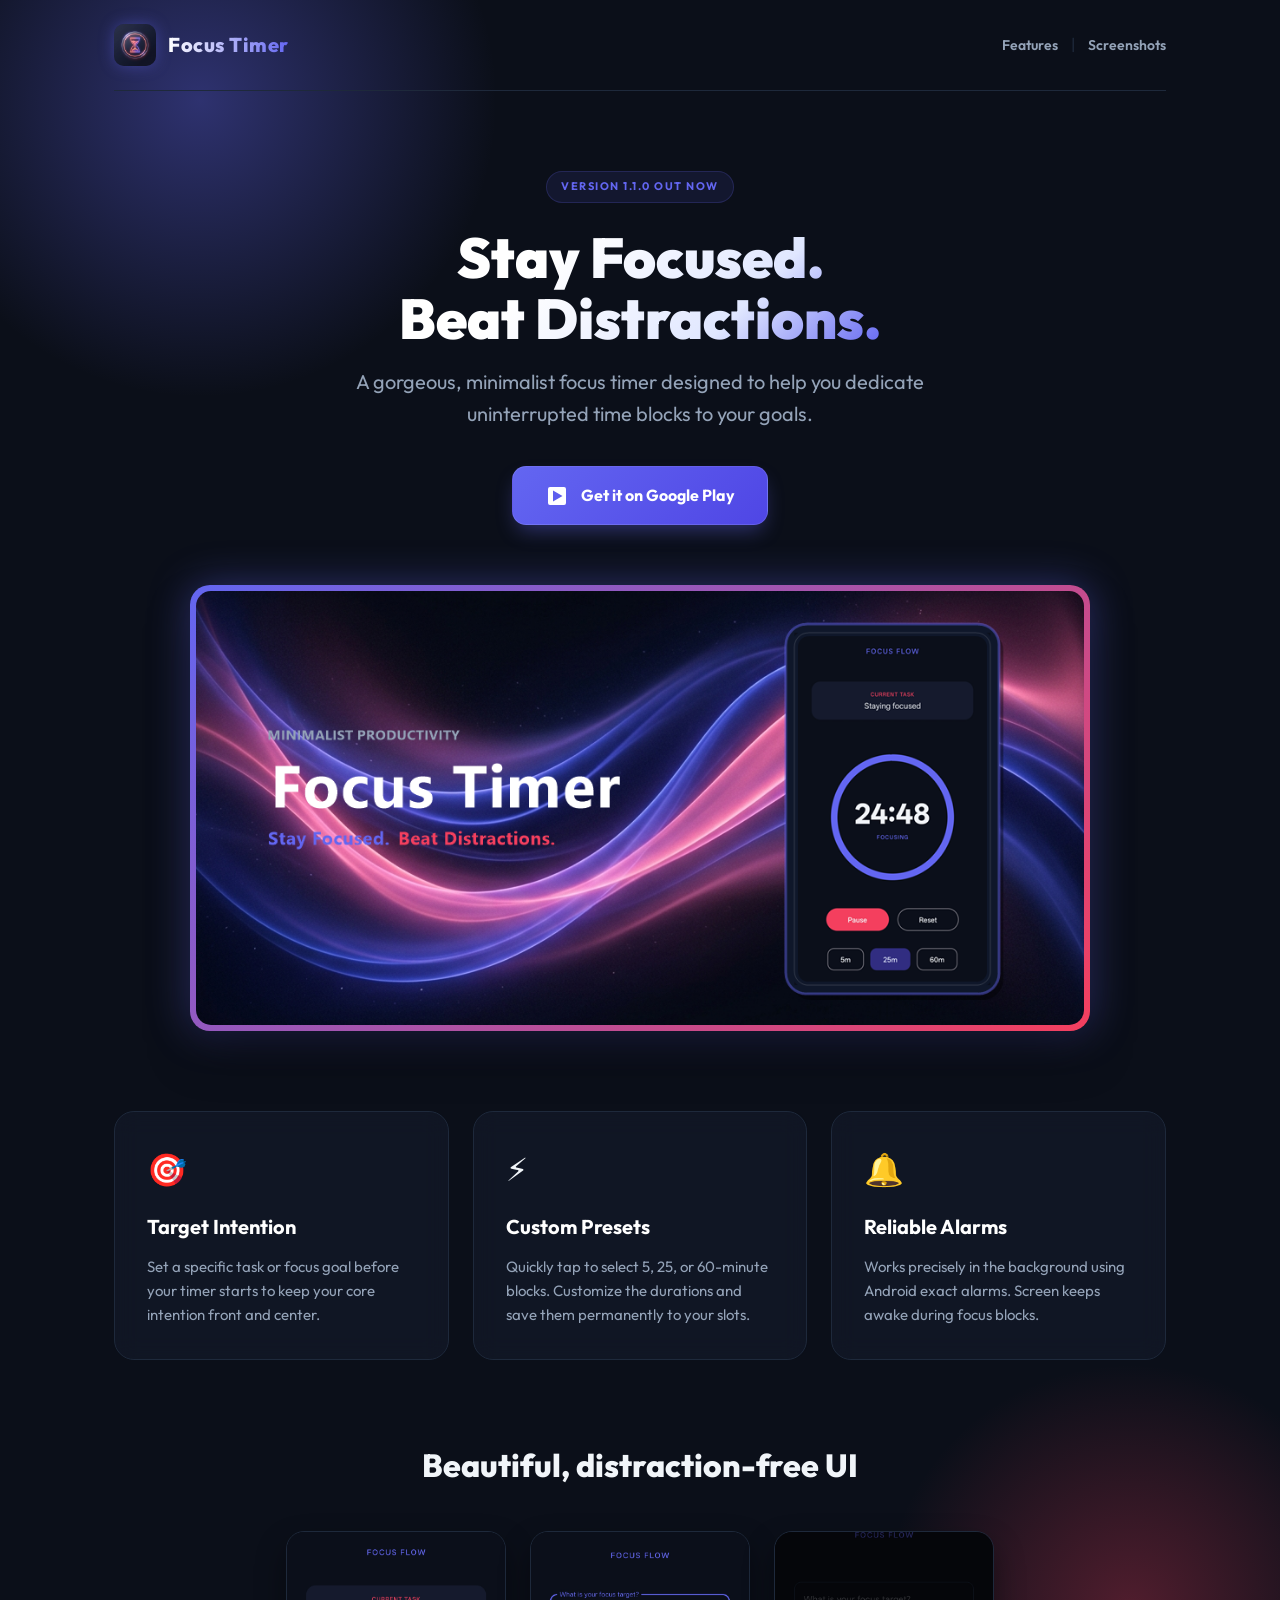
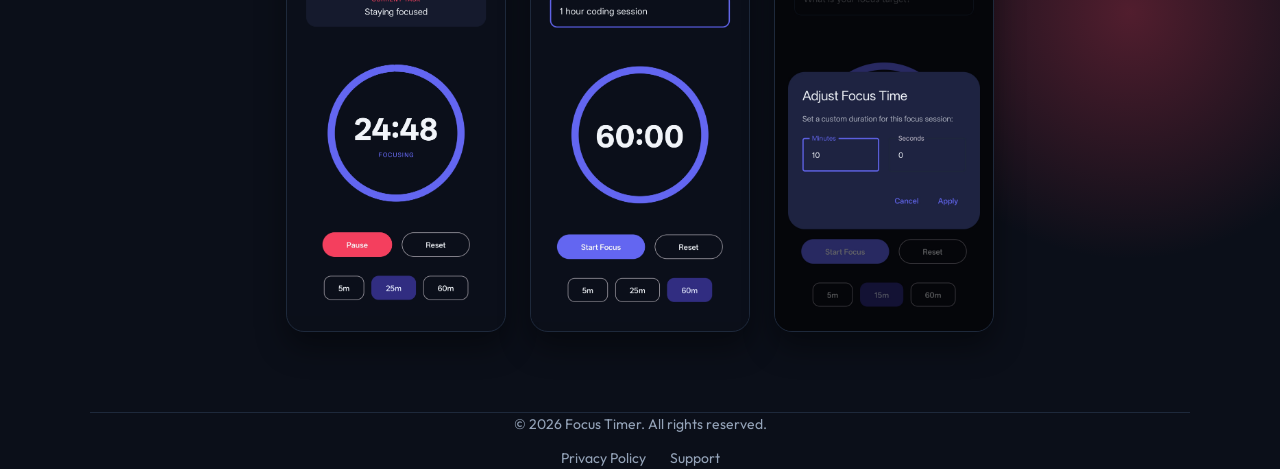
==== index.html @ f78f8b81 "feat: add landing page, styling, screenshots, and privacy policy" ====
<!DOCTYPE html>
<html lang="en">
<head>
    <meta charset="UTF-8">
    <meta name="viewport" content="width=device-width, initial-scale=1.0">
    <title>Focus Timer — Stay Focused & Beat Distractions</title>
    <meta name="description" content="Focus Timer is a minimalist productivity app designed to help you study, code, and work without distractions. Customize presets and track targets.">
    <link rel="icon" type="image/png" href="./assets/ic_launcher.png">
    
    <!-- Google Fonts -->
    <link rel="preconnect" href="https://fonts.googleapis.com">
    <link rel="preconnect" href="https://fonts.gstatic.com" crossorigin>
    <link href="https://fonts.googleapis.com/css2?family=Outfit:wght@400;600;700;900&family=Inter:wght@400;600;700&display=swap" rel="stylesheet">
    
    <!-- Stylesheet -->
    <link rel="stylesheet" href="./style.css">
</head>
<body>

    <!-- Navigation -->
    <div class="container">
        <nav id="nav">
            <div class="logo-container">
                <img src="./assets/ic_launcher.png" alt="Focus Timer Logo" class="logo-img">
                <span class="logo-text">Focus Timer</span>
            </div>
            <div class="nav-links">
                <a href="#features">Features</a>
                <span style="color: var(--border-color); margin: 0 10px;">|</span>
                <a href="#gallery">Screenshots</a>
            </div>
        </nav>
    </div>

    <!-- Hero Section -->
    <section class="container hero">
        <div class="badge">Version 1.1.0 out now</div>
        <h1>Stay Focused.<br>Beat Distractions.</h1>
        <p class="tagline">A gorgeous, minimalist focus timer designed to help you dedicate uninterrupted time blocks to your goals.</p>
        
        <!-- Google Play download CTA button -->
        <a href="https://play.google.com/store" target="_blank" class="cta-button">
            <!-- Simple inline SVG representing Google Play icon -->
            <svg class="cta-icon" viewBox="0 0 24 24" fill="currentColor">
                <path d="M5,3H19A2,2 0 0,1 21,5V19A2,2 0 0,1 19,21H5A2,2 0 0,1 3,19V5A2,2 0 0,1 5,3M17.5,12L8,6.5V17.5L17.5,12Z" />
            </svg>
            <span>Get it on Google Play</span>
        </a>
    </section>

    <!-- Showcase Graphic -->
    <section class="container" style="margin-bottom: 80px;">
        <div class="showcase-wrapper">
            <img src="./assets/feature_graphic.png" alt="Focus Timer Feature Graphic" class="showcase-img">
        </div>
    </section>

    <!-- Features -->
    <section id="features" class="container">
        <div class="features-grid">
            <!-- Card 1 -->
            <div class="feature-card">
                <span class="feature-icon">🎯</span>
                <h3>Target Intention</h3>
                <p>Set a specific task or focus goal before your timer starts to keep your core intention front and center.</p>
            </div>
            <!-- Card 2 -->
            <div class="feature-card">
                <span class="feature-icon">⚡</span>
                <h3>Custom Presets</h3>
                <p>Quickly tap to select 5, 25, or 60-minute blocks. Customize the durations and save them permanently to your slots.</p>
            </div>
            <!-- Card 3 -->
            <div class="feature-card">
                <span class="feature-icon">🔔</span>
                <h3>Reliable Alarms</h3>
                <p>Works precisely in the background using Android exact alarms. Screen keeps awake during focus blocks.</p>
            </div>
        </div>
    </section>

    <!-- Gallery / Screenshots -->
    <section id="gallery" class="container gallery-section">
        <h2>Beautiful, distraction-free UI</h2>
        <div class="screenshots-row">
            <div class="screenshot-container">
                <img src="./assets/screenshot1.jpg" alt="Focus Timer Screenshot 1" class="screenshot-img">
            </div>
            <div class="screenshot-container">
                <img src="./assets/screenshot2.jpg" alt="Focus Timer Screenshot 2" class="screenshot-img">
            </div>
            <div class="screenshot-container">
                <img src="./assets/screenshot3.jpg" alt="Focus Timer Screenshot 3" class="screenshot-img">
            </div>
        </div>
    </section>

    <!-- Footer -->
    <footer class="container">
        <p>&copy; 2026 Focus Timer. All rights reserved.</p>
        <div class="footer-links">
            <a href="./privacy.html">Privacy Policy</a>
            <a href="mailto:support@example.com">Support</a>
        </div>
    </footer>

</body>
</html>
---- style.css ----
/* Curated premium color palette matching Focus Timer app */
:root {
    --bg-dark: #0B0F19;
    --bg-card: #151B2C;
    --primary: #6366F1; /* Indigo 500 */
    --primary-glow: rgba(99, 102, 241, 0.4);
    --secondary: #F43F5E; /* Rose 500 */
    --secondary-glow: rgba(244, 63, 94, 0.3);
    --text-main: #F1F5F9;
    --text-muted: #94A3B8;
    --border-color: #1E293B;
    --font-sans: 'Outfit', 'Inter', system-ui, -apple-system, sans-serif;
}

* {
    box-sizing: border-box;
    margin: 0;
    padding: 0;
}

body {
    background-color: var(--bg-dark);
    color: var(--text-main);
    font-family: var(--font-sans);
    line-height: 1.6;
    overflow-x: hidden;
    position: relative;
}

/* Background ambient glows */
body::before {
    content: '';
    position: absolute;
    width: 600px;
    height: 600px;
    background: radial-gradient(circle, var(--primary-glow) 0%, rgba(11,15,25,0) 70%);
    top: -200px;
    left: -100px;
    z-index: -1;
    pointer-events: none;
}

body::after {
    content: '';
    position: absolute;
    width: 500px;
    height: 500px;
    background: radial-gradient(circle, var(--secondary-glow) 0%, rgba(11,15,25,0) 70%);
    bottom: 10%;
    right: -100px;
    z-index: -1;
    pointer-events: none;
}

/* Container */
.container {
    max-width: 1100px;
    margin: 0 auto;
    padding: 0 24px;
}

/* Navigation */
nav {
    display: flex;
    justify-content: space-between;
    align-items: center;
    padding: 24px 0;
    border-bottom: 1px solid var(--border-color);
}

.logo-container {
    display: flex;
    align-items: center;
    gap: 12px;
}

.logo-img {
    width: 42px;
    height: 42px;
    border-radius: 10px;
    box-shadow: 0 0 15px var(--primary-glow);
}

.logo-text {
    font-size: 20px;
    font-weight: 800;
    letter-spacing: 0.5px;
    background: linear-gradient(to right, #fff, var(--primary));
    -webkit-background-clip: text;
    -webkit-text-fill-color: transparent;
}

.nav-links a {
    color: var(--text-muted);
    text-decoration: none;
    font-size: 14px;
    font-weight: 600;
    transition: color 0.3s ease;
}

.nav-links a:hover {
    color: var(--primary);
}

/* Hero Section */
.hero {
    display: flex;
    flex-direction: column;
    align-items: center;
    text-align: center;
    padding: 80px 0 60px 0;
}

.badge {
    background: rgba(99, 102, 241, 0.1);
    color: var(--primary);
    border: 1px solid rgba(99, 102, 241, 0.2);
    padding: 6px 14px;
    border-radius: 30px;
    font-size: 11px;
    font-weight: 700;
    letter-spacing: 1.5px;
    text-transform: uppercase;
    margin-bottom: 24px;
    display: inline-block;
    animation: pulse 2s infinite;
}

h1 {
    font-size: 56px;
    font-weight: 900;
    line-height: 1.1;
    margin-bottom: 16px;
    background: linear-gradient(135deg, #FFF 30%, #E0E7FF 70%, var(--primary) 100%);
    -webkit-background-clip: text;
    -webkit-text-fill-color: transparent;
}

.tagline {
    font-size: 20px;
    color: var(--text-muted);
    max-width: 600px;
    margin-bottom: 36px;
    font-weight: 400;
}

/* Feature Graphic Showcase */
.showcase-wrapper {
    width: 100%;
    max-width: 900px;
    margin: 0 auto 80px auto;
    border-radius: 20px;
    padding: 6px;
    background: linear-gradient(135deg, var(--primary), var(--secondary));
    box-shadow: 0 25px 50px -12px rgba(0, 0, 0, 0.5), 0 0 40px var(--primary-glow);
    transition: transform 0.5s ease;
}

.showcase-wrapper:hover {
    transform: scale(1.01);
}

.showcase-img {
    width: 100%;
    display: block;
    border-radius: 15px;
    background-color: var(--bg-dark);
}

/* Download Button */
.cta-button {
    display: inline-flex;
    align-items: center;
    gap: 12px;
    background: linear-gradient(135deg, var(--primary) 0%, #4F46E5 100%);
    color: #fff;
    padding: 16px 32px;
    border-radius: 14px;
    font-size: 16px;
    font-weight: 700;
    text-decoration: none;
    box-shadow: 0 10px 20px -5px rgba(99, 102, 241, 0.4);
    transition: all 0.3s ease;
    border: 1px solid rgba(255, 255, 255, 0.1);
}

.cta-button:hover {
    transform: translateY(-3px);
    box-shadow: 0 15px 25px -5px rgba(99, 102, 241, 0.6), 0 0 15px var(--primary-glow);
}

.cta-icon {
    width: 24px;
    height: 24px;
}

/* Features Grid */
.features-grid {
    display: grid;
    grid-template-columns: repeat(auto-fit, minmax(300px, 1fr));
    gap: 24px;
    margin-bottom: 80px;
}

.feature-card {
    background: rgba(21, 27, 44, 0.6);
    border: 1px solid var(--border-color);
    padding: 32px;
    border-radius: 20px;
    backdrop-filter: blur(12px);
    transition: all 0.3s ease;
}

.feature-card:hover {
    border-color: rgba(99, 102, 241, 0.4);
    transform: translateY(-5px);
    background: rgba(21, 27, 44, 0.8);
    box-shadow: 0 10px 30px rgba(0, 0, 0, 0.3);
}

.feature-icon {
    font-size: 32px;
    margin-bottom: 16px;
    display: block;
}

.feature-card h3 {
    font-size: 20px;
    font-weight: 700;
    margin-bottom: 12px;
    color: #fff;
}

.feature-card p {
    color: var(--text-muted);
    font-size: 15px;
}

/* Screenshots Gallery */
.gallery-section {
    text-align: center;
    margin-bottom: 80px;
}

.gallery-section h2 {
    font-size: 32px;
    font-weight: 800;
    margin-bottom: 40px;
}

.screenshots-row {
    display: flex;
    justify-content: center;
    gap: 24px;
    flex-wrap: wrap;
}

.screenshot-container {
    width: 220px;
    border-radius: 18px;
    overflow: hidden;
    border: 1px solid var(--border-color);
    box-shadow: 0 15px 30px rgba(0, 0, 0, 0.4);
    transition: all 0.3s cubic-bezier(0.165, 0.84, 0.44, 1);
}

.screenshot-container:hover {
    transform: scale(1.05) translateY(-5px);
    border-color: var(--primary);
    box-shadow: 0 20px 40px rgba(99, 102, 241, 0.3);
}

.screenshot-img {
    width: 100%;
    display: block;
}

/* Footer */
footer {
    border-top: 1px solid var(--border-color);
    padding: 40px 0;
    text-align: center;
    color: var(--text-muted);
    font-size: 14px;
}

.footer-links {
    margin-top: 12px;
    display: flex;
    justify-content: center;
    gap: 24px;
}

.footer-links a {
    color: var(--text-muted);
    text-decoration: none;
    transition: color 0.3s ease;
}

.footer-links a:hover {
    color: var(--primary);
}

/* Animations */
@keyframes pulse {
    0% {
        transform: scale(1);
        opacity: 1;
    }
    50% {
        transform: scale(1.02);
        opacity: 0.9;
    }
    100% {
        transform: scale(1);
        opacity: 1;
    }
}

/* Responsive */
@media(max-width: 768px) {
    h1 {
        font-size: 40px;
    }
    .tagline {
        font-size: 16px;
    }
    .hero {
        padding: 40px 0;
    }
}
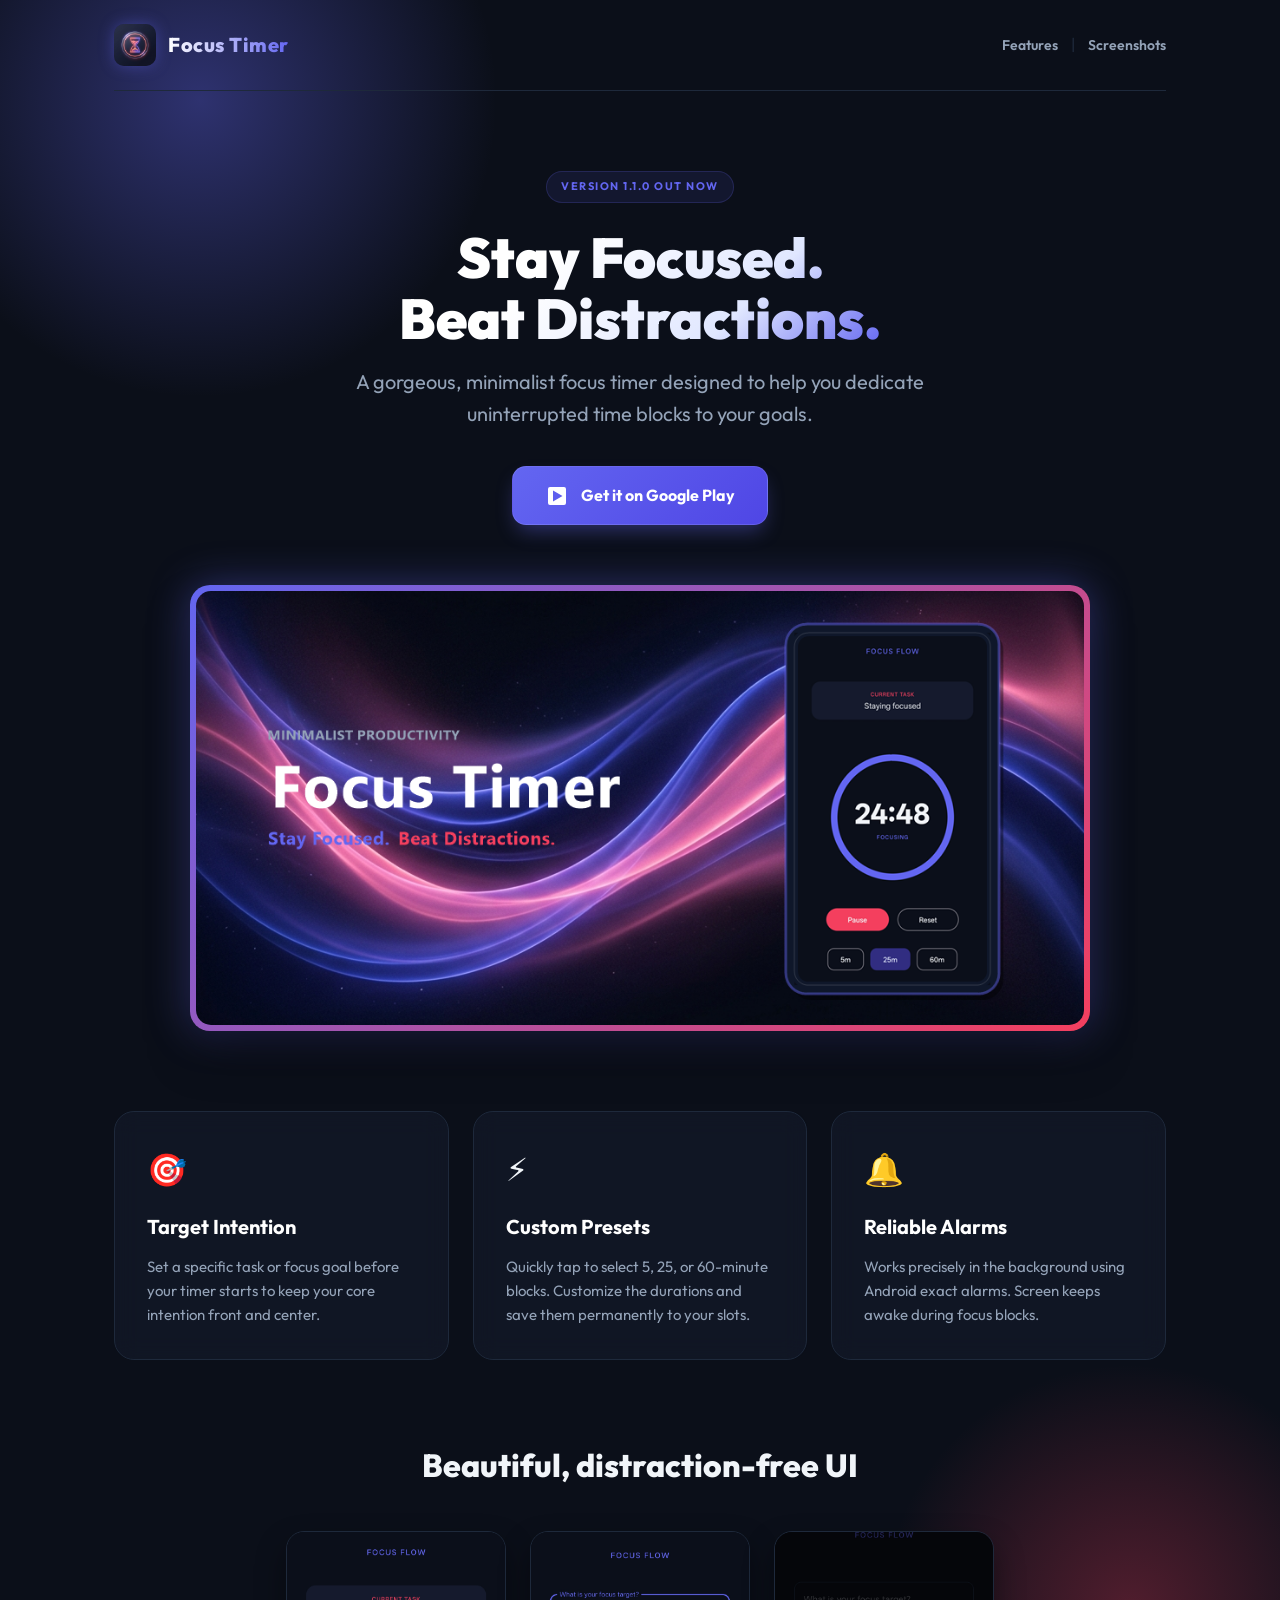
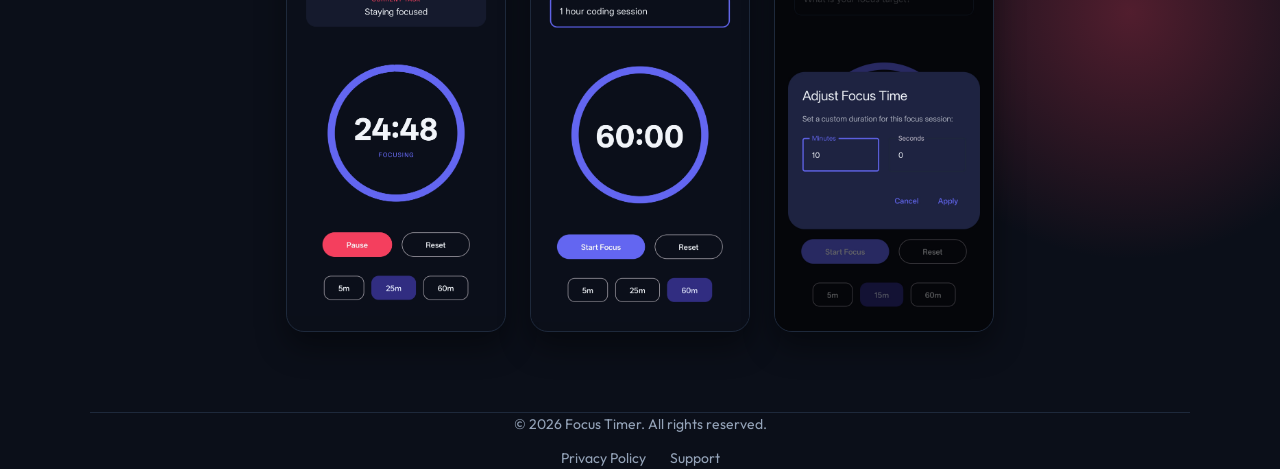
==== commit 47ed1bb0: "chore: link to direct google play store app details page" ====
--- a/index.html
+++ b/index.html
@@ -39,7 +39,7 @@
         <p class="tagline">A gorgeous, minimalist focus timer designed to help you dedicate uninterrupted time blocks to your goals.</p>
         
         <!-- Google Play download CTA button -->
-        <a href="https://play.google.com/store" target="_blank" class="cta-button">
+        <a href="https://play.google.com/store/apps/details?id=com.indiana.focustimer" target="_blank" class="cta-button">
             <!-- Simple inline SVG representing Google Play icon -->
             <svg class="cta-icon" viewBox="0 0 24 24" fill="currentColor">
                 <path d="M5,3H19A2,2 0 0,1 21,5V19A2,2 0 0,1 19,21H5A2,2 0 0,1 3,19V5A2,2 0 0,1 5,3M17.5,12L8,6.5V17.5L17.5,12Z" />
@@ -100,7 +100,7 @@
         <p>&copy; 2026 Focus Timer. All rights reserved.</p>
         <div class="footer-links">
             <a href="./privacy.html">Privacy Policy</a>
-            <a href="mailto:support@example.com">Support</a>
+            <a href="mailto:piotr.jakubowski@gmail.com">Support</a>
         </div>
     </footer>
 
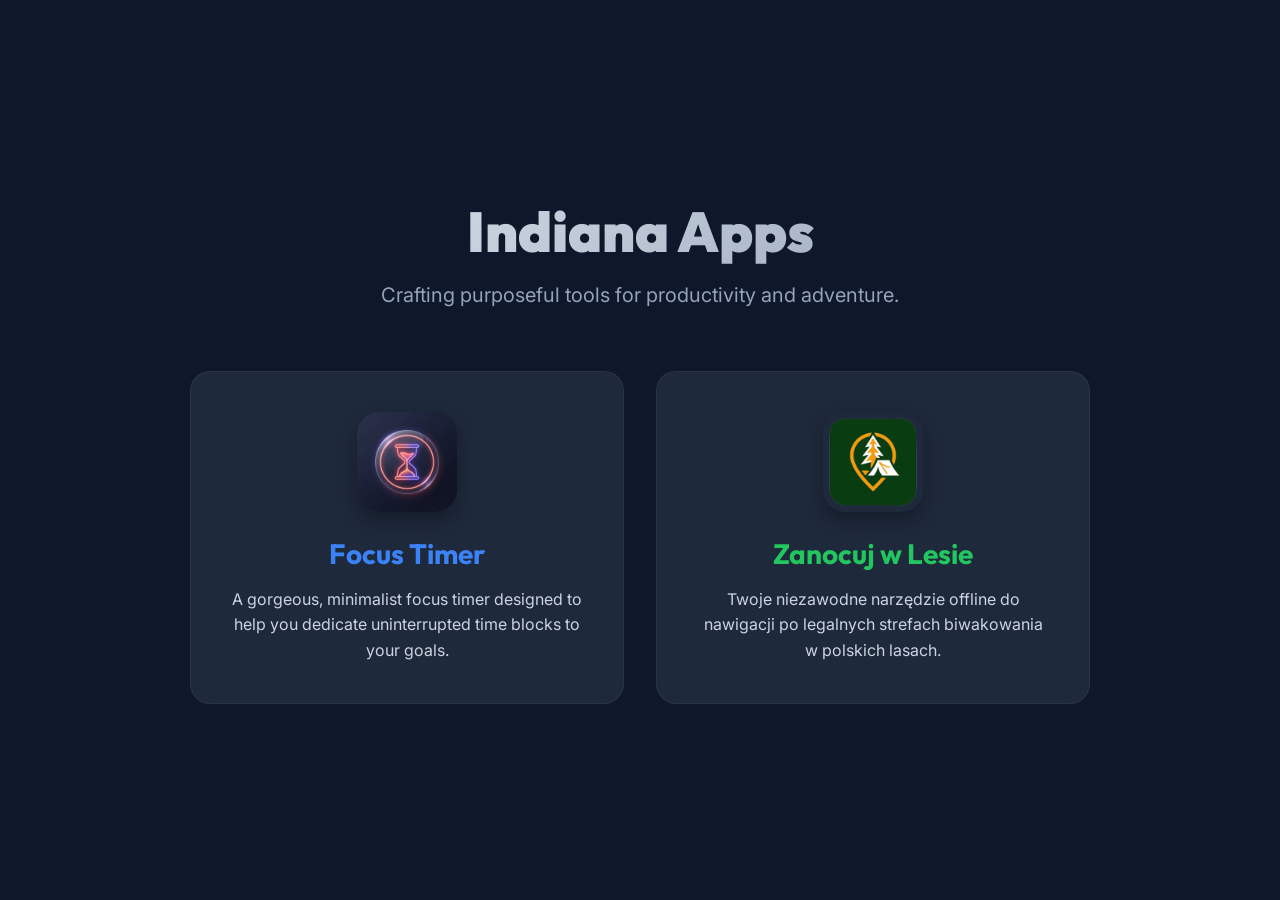
==== commit 949acac4: "Add portal, move Focus Timer, add Zanocuj w Lesie" ====
--- a/index.html
+++ b/index.html
@@ -3,106 +3,41 @@
 <head>
     <meta charset="UTF-8">
     <meta name="viewport" content="width=device-width, initial-scale=1.0">
-    <title>Focus Timer — Stay Focused & Beat Distractions</title>
-    <meta name="description" content="Focus Timer is a minimalist productivity app designed to help you study, code, and work without distractions. Customize presets and track targets.">
-    <link rel="icon" type="image/png" href="./assets/ic_launcher.png">
-    
-    <!-- Google Fonts -->
+    <title>Indiana Apps</title>
+    <meta name="description" content="Portfolio of Indiana Apps: Focus Timer and Zanocuj w Lesie.">
+    <link rel="stylesheet" href="./style.css">
     <link rel="preconnect" href="https://fonts.googleapis.com">
     <link rel="preconnect" href="https://fonts.gstatic.com" crossorigin>
     <link href="https://fonts.googleapis.com/css2?family=Outfit:wght@400;600;700;900&family=Inter:wght@400;600;700&display=swap" rel="stylesheet">
-    
-    <!-- Stylesheet -->
-    <link rel="stylesheet" href="./style.css">
 </head>
 <body>
+    <div class="container">
+        <header>
+            <h1>Indiana Apps</h1>
+            <p>Crafting purposeful tools for productivity and adventure.</p>
+        </header>
 
-    <!-- Navigation -->
-    <div class="container">
-        <nav id="nav">
-            <div class="logo-container">
-                <img src="./assets/ic_launcher.png" alt="Focus Timer Logo" class="logo-img">
-                <span class="logo-text">Focus Timer</span>
-            </div>
-            <div class="nav-links">
-                <a href="#features">Features</a>
-                <span style="color: var(--border-color); margin: 0 10px;">|</span>
-                <a href="#gallery">Screenshots</a>
-            </div>
-        </nav>
+        <div class="apps-grid">
+            <a href="./focus-timer/" class="app-card focus-timer">
+                <div class="app-icon">
+                    <img src="./focus-timer/assets/ic_launcher.png" alt="Focus Timer Logo">
+                </div>
+                <div class="app-info">
+                    <h2>Focus Timer</h2>
+                    <p>A gorgeous, minimalist focus timer designed to help you dedicate uninterrupted time blocks to your goals.</p>
+                </div>
+            </a>
+
+            <a href="./zwl/" class="app-card zwl">
+                <div class="app-icon">
+                    <img src="./zwl/assets/app_icon.png" alt="Zanocuj w Lesie Logo">
+                </div>
+                <div class="app-info">
+                    <h2>Zanocuj w Lesie</h2>
+                    <p>Twoje niezawodne narzędzie offline do nawigacji po legalnych strefach biwakowania w polskich lasach.</p>
+                </div>
+            </a>
+        </div>
     </div>
-
-    <!-- Hero Section -->
-    <section class="container hero">
-        <div class="badge">Version 1.1.0 out now</div>
-        <h1>Stay Focused.<br>Beat Distractions.</h1>
-        <p class="tagline">A gorgeous, minimalist focus timer designed to help you dedicate uninterrupted time blocks to your goals.</p>
-        
-        <!-- Google Play download CTA button -->
-        <a href="https://play.google.com/store/apps/details?id=com.indiana.focustimer" target="_blank" class="cta-button">
-            <!-- Simple inline SVG representing Google Play icon -->
-            <svg class="cta-icon" viewBox="0 0 24 24" fill="currentColor">
-                <path d="M5,3H19A2,2 0 0,1 21,5V19A2,2 0 0,1 19,21H5A2,2 0 0,1 3,19V5A2,2 0 0,1 5,3M17.5,12L8,6.5V17.5L17.5,12Z" />
-            </svg>
-            <span>Get it on Google Play</span>
-        </a>
-    </section>
-
-    <!-- Showcase Graphic -->
-    <section class="container" style="margin-bottom: 80px;">
-        <div class="showcase-wrapper">
-            <img src="./assets/feature_graphic.png" alt="Focus Timer Feature Graphic" class="showcase-img">
-        </div>
-    </section>
-
-    <!-- Features -->
-    <section id="features" class="container">
-        <div class="features-grid">
-            <!-- Card 1 -->
-            <div class="feature-card">
-                <span class="feature-icon">🎯</span>
-                <h3>Target Intention</h3>
-                <p>Set a specific task or focus goal before your timer starts to keep your core intention front and center.</p>
-            </div>
-            <!-- Card 2 -->
-            <div class="feature-card">
-                <span class="feature-icon">⚡</span>
-                <h3>Custom Presets</h3>
-                <p>Quickly tap to select 5, 25, or 60-minute blocks. Customize the durations and save them permanently to your slots.</p>
-            </div>
-            <!-- Card 3 -->
-            <div class="feature-card">
-                <span class="feature-icon">🔔</span>
-                <h3>Reliable Alarms</h3>
-                <p>Works precisely in the background using Android exact alarms. Screen keeps awake during focus blocks.</p>
-            </div>
-        </div>
-    </section>
-
-    <!-- Gallery / Screenshots -->
-    <section id="gallery" class="container gallery-section">
-        <h2>Beautiful, distraction-free UI</h2>
-        <div class="screenshots-row">
-            <div class="screenshot-container">
-                <img src="./assets/screenshot1.jpg" alt="Focus Timer Screenshot 1" class="screenshot-img">
-            </div>
-            <div class="screenshot-container">
-                <img src="./assets/screenshot2.jpg" alt="Focus Timer Screenshot 2" class="screenshot-img">
-            </div>
-            <div class="screenshot-container">
-                <img src="./assets/screenshot3.jpg" alt="Focus Timer Screenshot 3" class="screenshot-img">
-            </div>
-        </div>
-    </section>
-
-    <!-- Footer -->
-    <footer class="container">
-        <p>&copy; 2026 Focus Timer. All rights reserved.</p>
-        <div class="footer-links">
-            <a href="./privacy.html">Privacy Policy</a>
-            <a href="mailto:piotr.jakubowski@gmail.com">Support</a>
-        </div>
-    </footer>
-
 </body>
 </html>
--- a/style.css
+++ b/style.css
@@ -1,15 +1,10 @@
-/* Curated premium color palette matching Focus Timer app */
 :root {
-    --bg-dark: #0B0F19;
-    --bg-card: #151B2C;
-    --primary: #6366F1; /* Indigo 500 */
-    --primary-glow: rgba(99, 102, 241, 0.4);
-    --secondary: #F43F5E; /* Rose 500 */
-    --secondary-glow: rgba(244, 63, 94, 0.3);
-    --text-main: #F1F5F9;
-    --text-muted: #94A3B8;
-    --border-color: #1E293B;
-    --font-sans: 'Outfit', 'Inter', system-ui, -apple-system, sans-serif;
+    --bg-color: #0f172a;
+    --text-color: #f8fafc;
+    --card-bg: #1e293b;
+    --card-hover: #334155;
+    --accent-focus: #3b82f6;
+    --accent-zwl: #22c55e;
 }
 
 * {
@@ -19,313 +14,106 @@
 }
 
 body {
-    background-color: var(--bg-dark);
-    color: var(--text-main);
-    font-family: var(--font-sans);
-    line-height: 1.6;
-    overflow-x: hidden;
-    position: relative;
+    font-family: 'Inter', sans-serif;
+    background-color: var(--bg-color);
+    color: var(--text-color);
+    min-height: 100vh;
+    display: flex;
+    flex-direction: column;
+    align-items: center;
+    justify-content: center;
+    padding: 2rem;
 }
 
-/* Background ambient glows */
-body::before {
-    content: '';
-    position: absolute;
-    width: 600px;
-    height: 600px;
-    background: radial-gradient(circle, var(--primary-glow) 0%, rgba(11,15,25,0) 70%);
-    top: -200px;
-    left: -100px;
-    z-index: -1;
-    pointer-events: none;
+.container {
+    max-width: 900px;
+    width: 100%;
 }
 
-body::after {
-    content: '';
-    position: absolute;
-    width: 500px;
-    height: 500px;
-    background: radial-gradient(circle, var(--secondary-glow) 0%, rgba(11,15,25,0) 70%);
-    bottom: 10%;
-    right: -100px;
-    z-index: -1;
-    pointer-events: none;
+header {
+    text-align: center;
+    margin-bottom: 4rem;
 }
 
-/* Container */
-.container {
-    max-width: 1100px;
-    margin: 0 auto;
-    padding: 0 24px;
-}
-
-/* Navigation */
-nav {
-    display: flex;
-    justify-content: space-between;
-    align-items: center;
-    padding: 24px 0;
-    border-bottom: 1px solid var(--border-color);
-}
-
-.logo-container {
-    display: flex;
-    align-items: center;
-    gap: 12px;
-}
-
-.logo-img {
-    width: 42px;
-    height: 42px;
-    border-radius: 10px;
-    box-shadow: 0 0 15px var(--primary-glow);
-}
-
-.logo-text {
-    font-size: 20px;
-    font-weight: 800;
-    letter-spacing: 0.5px;
-    background: linear-gradient(to right, #fff, var(--primary));
+header h1 {
+    font-family: 'Outfit', sans-serif;
+    font-size: 3.5rem;
+    font-weight: 900;
+    margin-bottom: 1rem;
+    background: linear-gradient(135deg, #e2e8f0, #94a3b8);
     -webkit-background-clip: text;
     -webkit-text-fill-color: transparent;
 }
 
-.nav-links a {
-    color: var(--text-muted);
-    text-decoration: none;
-    font-size: 14px;
-    font-weight: 600;
-    transition: color 0.3s ease;
+header p {
+    font-size: 1.25rem;
+    color: #94a3b8;
 }
 
-.nav-links a:hover {
-    color: var(--primary);
+.apps-grid {
+    display: grid;
+    grid-template-columns: repeat(auto-fit, minmax(300px, 1fr));
+    gap: 2rem;
 }
 
-/* Hero Section */
-.hero {
+.app-card {
+    background-color: var(--card-bg);
+    border-radius: 20px;
+    padding: 2.5rem;
+    text-decoration: none;
+    color: var(--text-color);
     display: flex;
     flex-direction: column;
     align-items: center;
     text-align: center;
-    padding: 80px 0 60px 0;
+    transition: transform 0.3s ease, background-color 0.3s ease, box-shadow 0.3s ease;
+    border: 1px solid rgba(255, 255, 255, 0.05);
 }
 
-.badge {
-    background: rgba(99, 102, 241, 0.1);
-    color: var(--primary);
-    border: 1px solid rgba(99, 102, 241, 0.2);
-    padding: 6px 14px;
-    border-radius: 30px;
-    font-size: 11px;
-    font-weight: 700;
-    letter-spacing: 1.5px;
-    text-transform: uppercase;
-    margin-bottom: 24px;
-    display: inline-block;
-    animation: pulse 2s infinite;
+.app-card:hover {
+    background-color: var(--card-hover);
+    transform: translateY(-5px);
+    box-shadow: 0 15px 35px rgba(0, 0, 0, 0.3);
 }
 
-h1 {
-    font-size: 56px;
-    font-weight: 900;
-    line-height: 1.1;
-    margin-bottom: 16px;
-    background: linear-gradient(135deg, #FFF 30%, #E0E7FF 70%, var(--primary) 100%);
-    -webkit-background-clip: text;
-    -webkit-text-fill-color: transparent;
+.app-icon {
+    width: 100px;
+    height: 100px;
+    margin-bottom: 1.5rem;
+    border-radius: 22px;
+    overflow: hidden;
+    box-shadow: 0 8px 20px rgba(0, 0, 0, 0.3);
 }
 
-.tagline {
-    font-size: 20px;
-    color: var(--text-muted);
-    max-width: 600px;
-    margin-bottom: 36px;
-    font-weight: 400;
+.app-icon img {
+    width: 100%;
+    height: 100%;
+    object-fit: cover;
 }
 
-/* Feature Graphic Showcase */
-.showcase-wrapper {
-    width: 100%;
-    max-width: 900px;
-    margin: 0 auto 80px auto;
-    border-radius: 20px;
-    padding: 6px;
-    background: linear-gradient(135deg, var(--primary), var(--secondary));
-    box-shadow: 0 25px 50px -12px rgba(0, 0, 0, 0.5), 0 0 40px var(--primary-glow);
-    transition: transform 0.5s ease;
+.app-info h2 {
+    font-family: 'Outfit', sans-serif;
+    font-size: 1.75rem;
+    margin-bottom: 1rem;
+    font-weight: 700;
 }
 
-.showcase-wrapper:hover {
-    transform: scale(1.01);
+.focus-timer h2 {
+    color: var(--accent-focus);
 }
 
-.showcase-img {
-    width: 100%;
-    display: block;
-    border-radius: 15px;
-    background-color: var(--bg-dark);
+.zwl h2 {
+    color: var(--accent-zwl);
 }
 
-/* Download Button */
-.cta-button {
-    display: inline-flex;
-    align-items: center;
-    gap: 12px;
-    background: linear-gradient(135deg, var(--primary) 0%, #4F46E5 100%);
-    color: #fff;
-    padding: 16px 32px;
-    border-radius: 14px;
-    font-size: 16px;
-    font-weight: 700;
-    text-decoration: none;
-    box-shadow: 0 10px 20px -5px rgba(99, 102, 241, 0.4);
-    transition: all 0.3s ease;
-    border: 1px solid rgba(255, 255, 255, 0.1);
+.app-info p {
+    color: #cbd5e1;
+    line-height: 1.6;
+    font-size: 1rem;
 }
 
-.cta-button:hover {
-    transform: translateY(-3px);
-    box-shadow: 0 15px 25px -5px rgba(99, 102, 241, 0.6), 0 0 15px var(--primary-glow);
-}
-
-.cta-icon {
-    width: 24px;
-    height: 24px;
-}
-
-/* Features Grid */
-.features-grid {
-    display: grid;
-    grid-template-columns: repeat(auto-fit, minmax(300px, 1fr));
-    gap: 24px;
-    margin-bottom: 80px;
-}
-
-.feature-card {
-    background: rgba(21, 27, 44, 0.6);
-    border: 1px solid var(--border-color);
-    padding: 32px;
-    border-radius: 20px;
-    backdrop-filter: blur(12px);
-    transition: all 0.3s ease;
-}
-
-.feature-card:hover {
-    border-color: rgba(99, 102, 241, 0.4);
-    transform: translateY(-5px);
-    background: rgba(21, 27, 44, 0.8);
-    box-shadow: 0 10px 30px rgba(0, 0, 0, 0.3);
-}
-
-.feature-icon {
-    font-size: 32px;
-    margin-bottom: 16px;
-    display: block;
-}
-
-.feature-card h3 {
-    font-size: 20px;
-    font-weight: 700;
-    margin-bottom: 12px;
-    color: #fff;
-}
-
-.feature-card p {
-    color: var(--text-muted);
-    font-size: 15px;
-}
-
-/* Screenshots Gallery */
-.gallery-section {
-    text-align: center;
-    margin-bottom: 80px;
-}
-
-.gallery-section h2 {
-    font-size: 32px;
-    font-weight: 800;
-    margin-bottom: 40px;
-}
-
-.screenshots-row {
-    display: flex;
-    justify-content: center;
-    gap: 24px;
-    flex-wrap: wrap;
-}
-
-.screenshot-container {
-    width: 220px;
-    border-radius: 18px;
-    overflow: hidden;
-    border: 1px solid var(--border-color);
-    box-shadow: 0 15px 30px rgba(0, 0, 0, 0.4);
-    transition: all 0.3s cubic-bezier(0.165, 0.84, 0.44, 1);
-}
-
-.screenshot-container:hover {
-    transform: scale(1.05) translateY(-5px);
-    border-color: var(--primary);
-    box-shadow: 0 20px 40px rgba(99, 102, 241, 0.3);
-}
-
-.screenshot-img {
-    width: 100%;
-    display: block;
-}
-
-/* Footer */
-footer {
-    border-top: 1px solid var(--border-color);
-    padding: 40px 0;
-    text-align: center;
-    color: var(--text-muted);
-    font-size: 14px;
-}
-
-.footer-links {
-    margin-top: 12px;
-    display: flex;
-    justify-content: center;
-    gap: 24px;
-}
-
-.footer-links a {
-    color: var(--text-muted);
-    text-decoration: none;
-    transition: color 0.3s ease;
-}
-
-.footer-links a:hover {
-    color: var(--primary);
-}
-
-/* Animations */
-@keyframes pulse {
-    0% {
-        transform: scale(1);
-        opacity: 1;
-    }
-    50% {
-        transform: scale(1.02);
-        opacity: 0.9;
-    }
-    100% {
-        transform: scale(1);
-        opacity: 1;
+@media (max-width: 768px) {
+    header h1 {
+        font-size: 2.5rem;
     }
 }
-
-/* Responsive */
-@media(max-width: 768px) {
-    h1 {
-        font-size: 40px;
-    }
-    .tagline {
-        font-size: 16px;
-    }
-    .hero {
-        padding: 40px 0;
-    }
-}
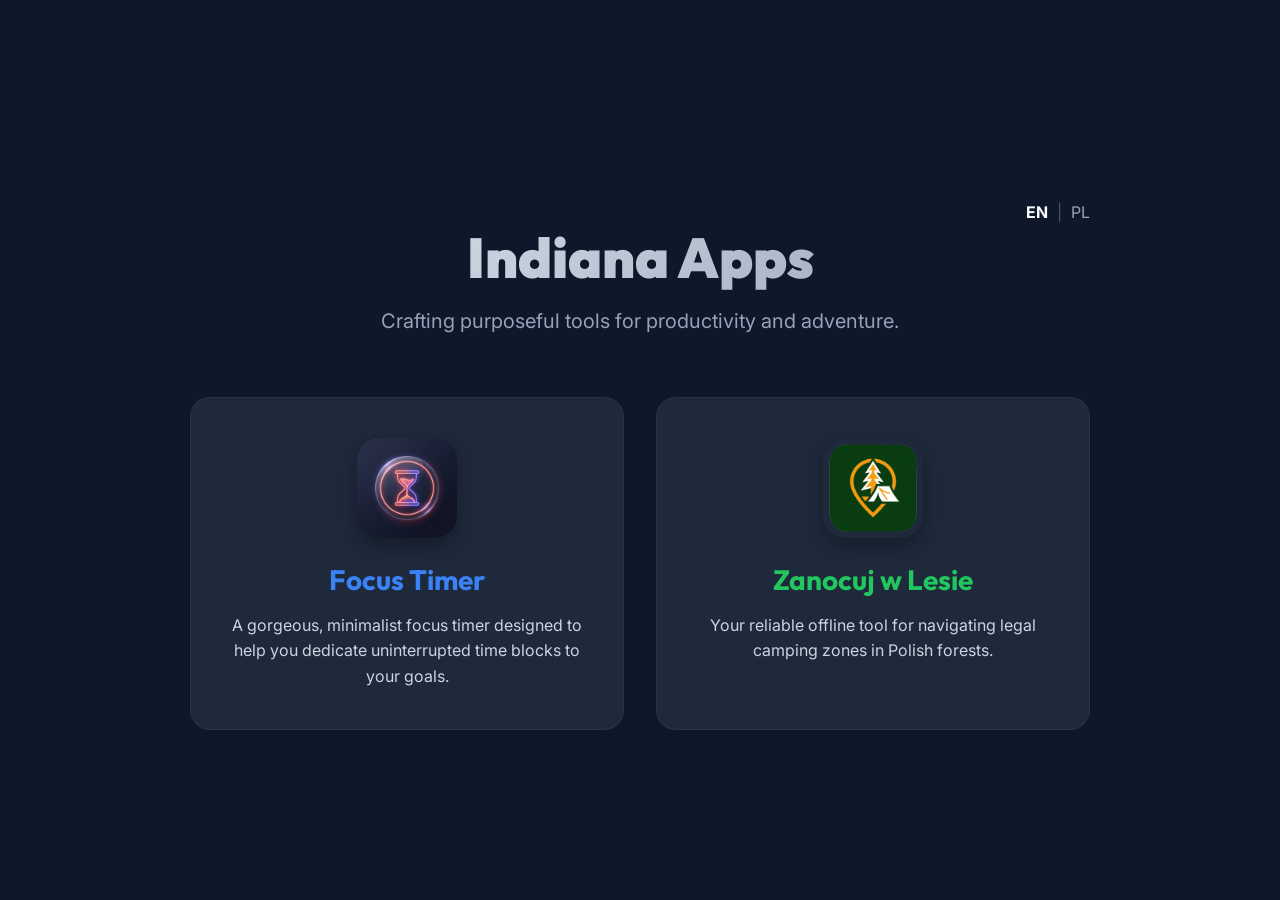
==== commit acf68636: "Add new Indiana Jones inspired favicon to main portal" ====
--- a/index.html
+++ b/index.html
@@ -5,6 +5,7 @@
     <meta name="viewport" content="width=device-width, initial-scale=1.0">
     <title>Indiana Apps</title>
     <meta name="description" content="Portfolio of Indiana Apps: Focus Timer and Zanocuj w Lesie.">
+    <link rel="icon" type="image/jpeg" href="./assets/favicon.jpg">
     <link rel="stylesheet" href="./style.css">
     <link rel="preconnect" href="https://fonts.googleapis.com">
     <link rel="preconnect" href="https://fonts.gstatic.com" crossorigin>
@@ -12,6 +13,11 @@
 </head>
 <body>
     <div class="container">
+        <div style="text-align: right; padding-top: 2rem;">
+            <a href="index.html" style="font-weight: bold; color: var(--text-color); text-decoration: none;">EN</a>
+            <span style="color: #475569; margin: 0 5px;">|</span>
+            <a href="pl.html" style="color: #94a3b8; text-decoration: none;">PL</a>
+        </div>
         <header>
             <h1>Indiana Apps</h1>
             <p>Crafting purposeful tools for productivity and adventure.</p>
@@ -34,7 +40,7 @@
                 </div>
                 <div class="app-info">
                     <h2>Zanocuj w Lesie</h2>
-                    <p>Twoje niezawodne narzędzie offline do nawigacji po legalnych strefach biwakowania w polskich lasach.</p>
+                    <p>Your reliable offline tool for navigating legal camping zones in Polish forests.</p>
                 </div>
             </a>
         </div>
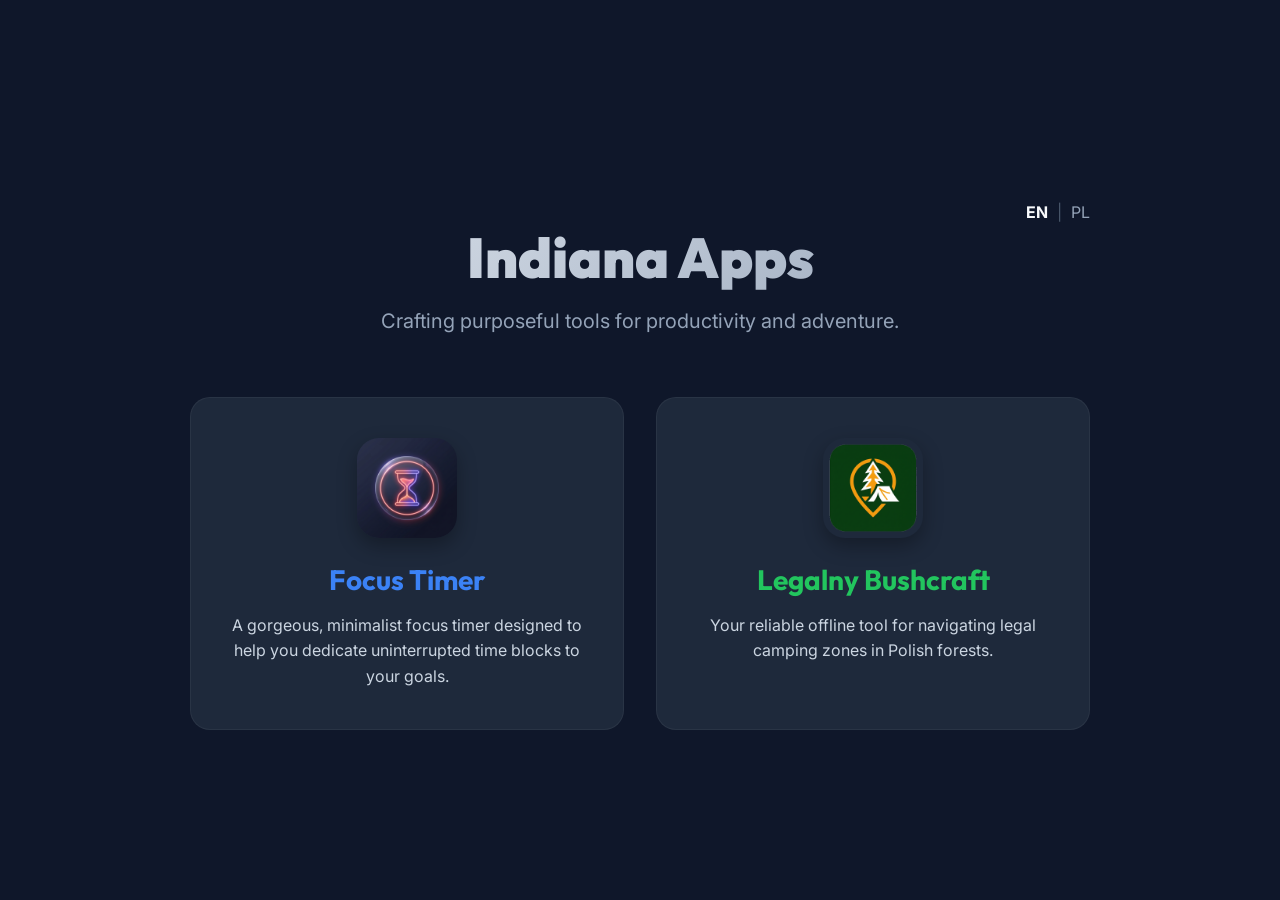
==== commit d157219e: "Rename Zanocuj w Lesie to Legalny Bushcraft and add new features (POI database and offline maps)" ====
--- a/index.html
+++ b/index.html
@@ -4,7 +4,7 @@
     <meta charset="UTF-8">
     <meta name="viewport" content="width=device-width, initial-scale=1.0">
     <title>Indiana Apps</title>
-    <meta name="description" content="Portfolio of Indiana Apps: Focus Timer and Zanocuj w Lesie.">
+    <meta name="description" content="Portfolio of Indiana Apps: Focus Timer and Legalny Bushcraft.">
     <link rel="icon" type="image/jpeg" href="./assets/favicon.jpg">
     <link rel="stylesheet" href="./style.css">
     <link rel="preconnect" href="https://fonts.googleapis.com">
@@ -36,10 +36,10 @@
 
             <a href="./zwl/" class="app-card zwl">
                 <div class="app-icon">
-                    <img src="./zwl/assets/app_icon.png" alt="Zanocuj w Lesie Logo">
+                    <img src="./zwl/assets/app_icon.png" alt="Legalny Bushcraft Logo">
                 </div>
                 <div class="app-info">
-                    <h2>Zanocuj w Lesie</h2>
+                    <h2>Legalny Bushcraft</h2>
                     <p>Your reliable offline tool for navigating legal camping zones in Polish forests.</p>
                 </div>
             </a>
